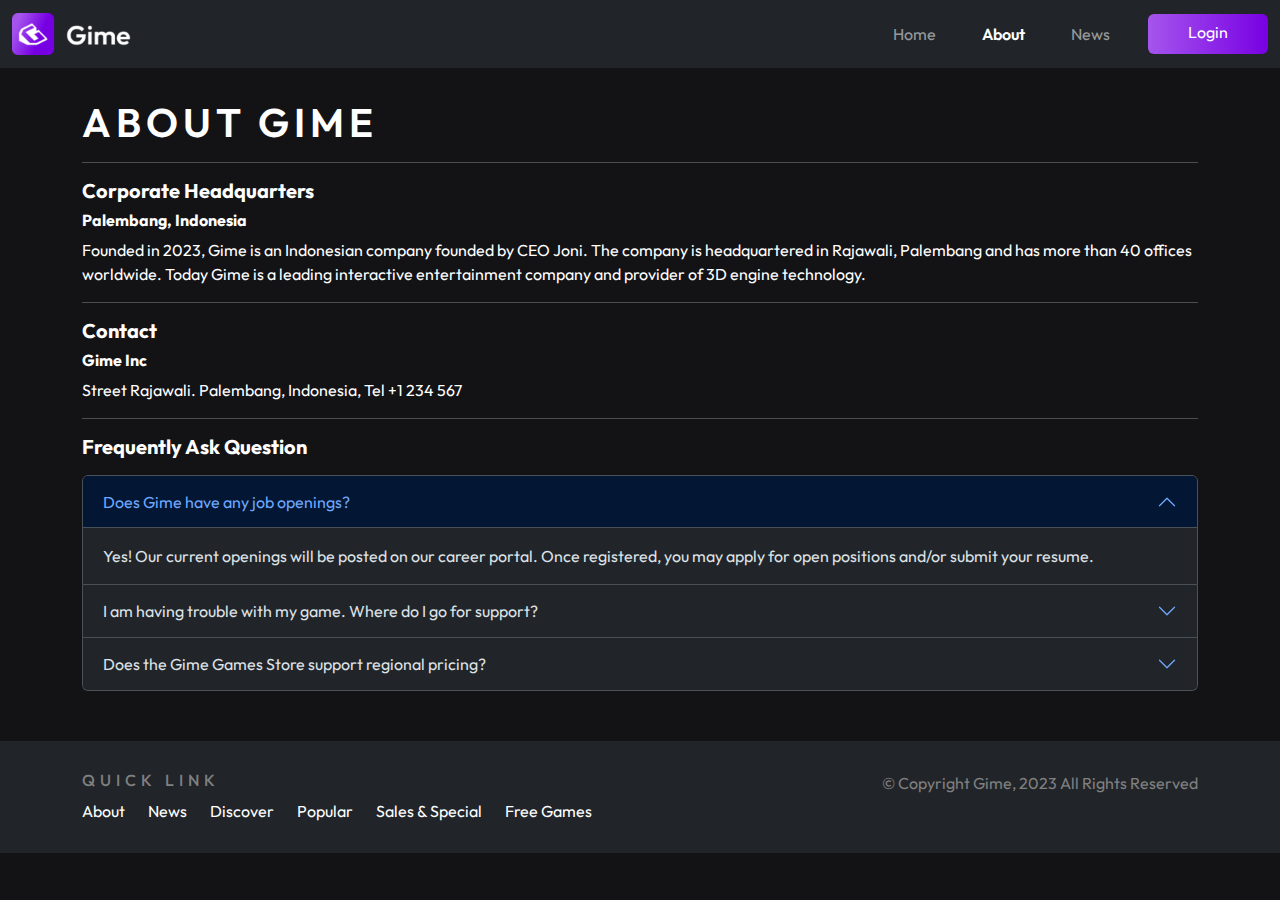
==== about-page.html @ fbf83e10 "get started" ====
<!DOCTYPE html>
<html lang="en">
<head>
    <meta charset="UTF-8">
    <meta name="viewport" content="width=device-width, initial-scale=1.0">
    <title>Gime - About</title>

    <!-- my css -->
    <link rel="stylesheet" href="./style.css">

    <!-- bootstrap -->
    <link rel="stylesheet" href="./css/bootstrap.css">
    <script src="./js/bootstrap.bundle.js"></script>

    <!-- favicon -->
    <link rel="shortcut icon" href="./assets/favicon.ico" type="image/x-icon">

    <!-- font -->
    <style>
      @import url('https://fonts.googleapis.com/css2?family=Outfit:wght@400;600&display=swap');
    </style>

</head>
<body style="background-color: #131315;">
    <!-- navbar -->
    <nav class="navbar navbar-expand-lg bg-dark" data-bs-theme="dark">
        <div class="container-fluid">
          <a class="navbar-brand" href="#"><img src="./assets/logo.png" alt=""></a>
          <button class="navbar-toggler" type="button" data-bs-toggle="collapse" data-bs-target="#navbarNavAltMarkup" aria-controls="navbarNavAltMarkup" aria-expanded="false" aria-label="Toggle navigation">
            <span class="navbar-toggler-icon"></span>
          </button>
          <div class="collapse navbar-collapse" id="navbarNavAltMarkup">
            <div class="navbar-nav">
              <a class="nav-link" aria-current="page" href="./index.html">Home</a>
              <a class="nav-link active" href="./about-page.html">About</a>
              <a class="nav-link" href="./news-page.html">News</a>
              <a href="./login-page.html" class="btn">Login</a>
            </div>
          </div>
        </div>
    </nav>
    <!-- navbar -->

    <!-- about -->
    <div id="about">
        <div class="container">
            <div class="row">
                <div class="col">
                    <div class="bio">
                        <h1>about gime</h1>
                        <hr>
                        <h5><b>Corporate Headquarters</b></h5>
                        <h6><b>Palembang, Indonesia</b></h6>
                        <p>Founded in 2023, Gime is an Indonesian company founded by CEO Joni. The company is headquartered in Rajawali, Palembang and has more than 40 offices worldwide. Today Gime is a leading interactive entertainment company and provider of 3D engine technology.</p>
                    </div>
                    <div class="contact">
                        <hr>
                        <h5><b>Contact</b></h5>
                        <h6><b>Gime Inc</b></h6>
                        <p>Street Rajawali. Palembang, Indonesia, Tel +1 234 567</p>
                    </div>
                    <div class="faq">
                        <hr>
                        <h5><b>Frequently Ask Question</b></h5>
                        <div class="accordion mt-3" data-bs-theme="dark" id="accordionExample">
                            <div class="accordion-item">
                              <h2 class="accordion-header">
                                <button class="accordion-button" type="button" data-bs-toggle="collapse" data-bs-target="#collapseOne" aria-expanded="true" aria-controls="collapseOne">
                                    Does Gime have any job openings?
                                </button>
                              </h2>
                              <div id="collapseOne" class="accordion-collapse collapse show" data-bs-parent="#accordionExample">
                                <div class="accordion-body">
                                    Yes! Our current openings will be posted on our career portal. Once registered, you may apply for open positions and/or submit your resume.
                                </div>
                              </div>
                            </div>
                            <div class="accordion-item">
                              <h2 class="accordion-header">
                                <button class="accordion-button collapsed" type="button" data-bs-toggle="collapse" data-bs-target="#collapseTwo" aria-expanded="false" aria-controls="collapseTwo">
                                    I am having trouble with my game. Where do I go for support?
                                </button>
                              </h2>
                              <div id="collapseTwo" class="accordion-collapse collapse" data-bs-parent="#accordionExample">
                                <div class="accordion-body">
                                    Please Contact us at email support@gime.com for support on all of our current products.
                                </div>
                              </div>
                            </div>
                            <div class="accordion-item">
                              <h2 class="accordion-header">
                                <button class="accordion-button collapsed" type="button" data-bs-toggle="collapse" data-bs-target="#collapseThree" aria-expanded="false" aria-controls="collapseThree">
                                    Does the Gime Games Store support regional pricing?
                                </button>
                              </h2>
                              <div id="collapseThree" class="accordion-collapse collapse" data-bs-parent="#accordionExample">
                                <div class="accordion-body">
                                    Yes, we do support regional pricing in more than 190 countries and over 30 territories. We also provide suggested regional prices for developers based on regional exchange rates, local purchasing power, and industry experience.
                                </div>
                              </div>
                            </div>
                        </div>
                    </div>
                </div>
            </div>
        </div>
    </div>
    <!-- about -->

    <!-- footer -->
    <footer class="bg-dark">
        <div class="container">
          <div class="row">
            <div class="col-lg-6">
              <div class="link">
                <h6>Quick Link</h6>
                <ul>
                  <li><a href="./about-page.html">About</a></li>
                  <li><a href="./news-page.html">News</a></li>
                  <li><a href="./index.html">Discover</a></li>
                  <li><a href="./index.html">Popular</a></li>
                  <li><a href="./sales-page.html">Sales & Special</a></li>
                  <li><a href="./free-page.html">Free Games</a></li>
                </ul>
              </div>
            </div>
            <div class="col-lg-6 text-end">
                <span>&copy; Copyright Gime, 2023 All Rights Reserved</span>
            </div>
          </div>
        </div>
      </footer>
      <!-- footer -->
</body>
</html>
---- style.css ----
* {
  font-family: outfit;
}
a:hover {
  color: #a555ed;
  cursor: pointer;
}

/* navbar */
.navbar .navbar-brand img {
  width: 120px;
}
.navbar .navbar-nav {
  margin-left: auto;
}
.navbar .nav-link {
  margin-right: 30px;
}
.navbar-nav .active {
  color: #7800e3;
  font-weight: 600;
}
.navbar .nav-link:hover {
  color: #a555ed;
}
.navbar .btn {
  background: linear-gradient(to right, #a555ed, #7800e3);
  border: none;
  color: white;
  width: 120px;
  transition: background-color 0.3s ease, transform 0.2s ease;
}
.navbar .btn:hover {
  background: none;
  color: white;
  border: 1px solid #a555ed;
  font-weight: 600;
}
/* navbar */

/* menu */
#menu .nav-link {
  color: white;
}
#menu .nav .active {
  background: none;
  border: 1px solid #a555ed;
}
#menu .nav-link {
  margin-right: 20px;
}
#menu .content {
  color: white;
}
#menu .content .carousel-inner {
  border-radius: 20px;
}
#menu .content .carousel-caption {
  background-color: rgba(0, 0, 0, 0.60);
  border-radius: 10px;
}
#menu .content .sale {
  margin-top: 50px;
}
#menu .content .sale .card {
  background: none;
  color: white;
}
#menu .content .sale .card img {
  border-radius: 20px;
}
#menu .content .sale .card .card-title {
  text-decoration: none;
}
#menu .content .sale .card small {
  text-transform: uppercase;
  letter-spacing: 5px;
  color: grey;
}

#menu .content .reccommended {
  margin-top: 50px;
}

#menu .content .reccommended .card {
  background: none;
  color: white;
  margin-top: 30px;
}
#menu .content .reccommended .card img {
  border-radius: 20px;
}
#menu .content .reccommended .card .card-title{
  text-decoration: none;
}
#menu .content .feature {
  margin-top: 50px;
}
#menu .content .feature .card {
  background: none;
  color: white;
}
#menu .content .feature .card img {
  border-radius: 20px;
}
#menu .content .feature .card .card-title {
  text-decoration: none;
}
#menu .content .feature .card .browse {
  text-decoration: none;
  color: white;
}

#menu .content #popular .reccommended {
  margin-top: 0;
}

#menu .content #popular .free-games{
  margin-top: 50px;
}
#menu .content .free-games .card {
  background: none;
  color: white;
  margin-top: 30px;
}
#menu .content .free-games .card img {
  border-radius: 20px;
}
#menu .content .free-games .card .card-title{
  text-decoration: none;
}

#menu .popular-news {
  margin-top: 50px;
}
#menu .popular-news h6 {
  text-transform: uppercase;
  letter-spacing: 5px;
  color: grey;
}
#menu .popular-news a {
  text-decoration: none;
  color: white;
}
#menu .popular-news a:hover {
  text-decoration: underline;
  color: #a555ed;
}
#menu .popular-news .card img {
  border-radius: 20px;
}
#menu .popular-news .card .card-text small {
  color: grey;
}
/* menu */

/* about */
#about {
  color: white;
  margin-top: 30px;
}
#about h1 {
  text-transform: uppercase;
  letter-spacing: 5px;
  font-weight: 600;
}
/* about */

/* news */
#news .btn {
  background: linear-gradient(to right, #a555ed, #7800e3);
  border: none;
  color: white;
  width: 120px;
  transition: background-color 0.3s ease, transform 0.2s ease;
}
#news .btn:hover {
  background: none;
  color: white;
  border: 1px solid #a555ed;
  font-weight: 600;
}
#news .card img {
  border-radius: 20px;
}
#news .card a {
  text-decoration: none;
}
#news .card small {
  color: grey;
}
/* news */

/* news detail */
#news-detail {
  color: white;
}
/* news detail */


/* footer */
footer {
  color: white;
  margin-top: 50px;
  padding: 30px 30px;
}
footer h6 {
  text-transform: uppercase;
  letter-spacing: 5px;
  color: grey;
}
footer a {
  text-decoration: none;
  color: white;
}
footer a:hover{
  color: #a555ed;
}
footer ul {
  list-style: none;
  margin: 0;
  padding: 0;
}
footer li {
 display: inline;
 padding-right: 20px; 
}
footer span {
  color: grey;
}
/* footer */
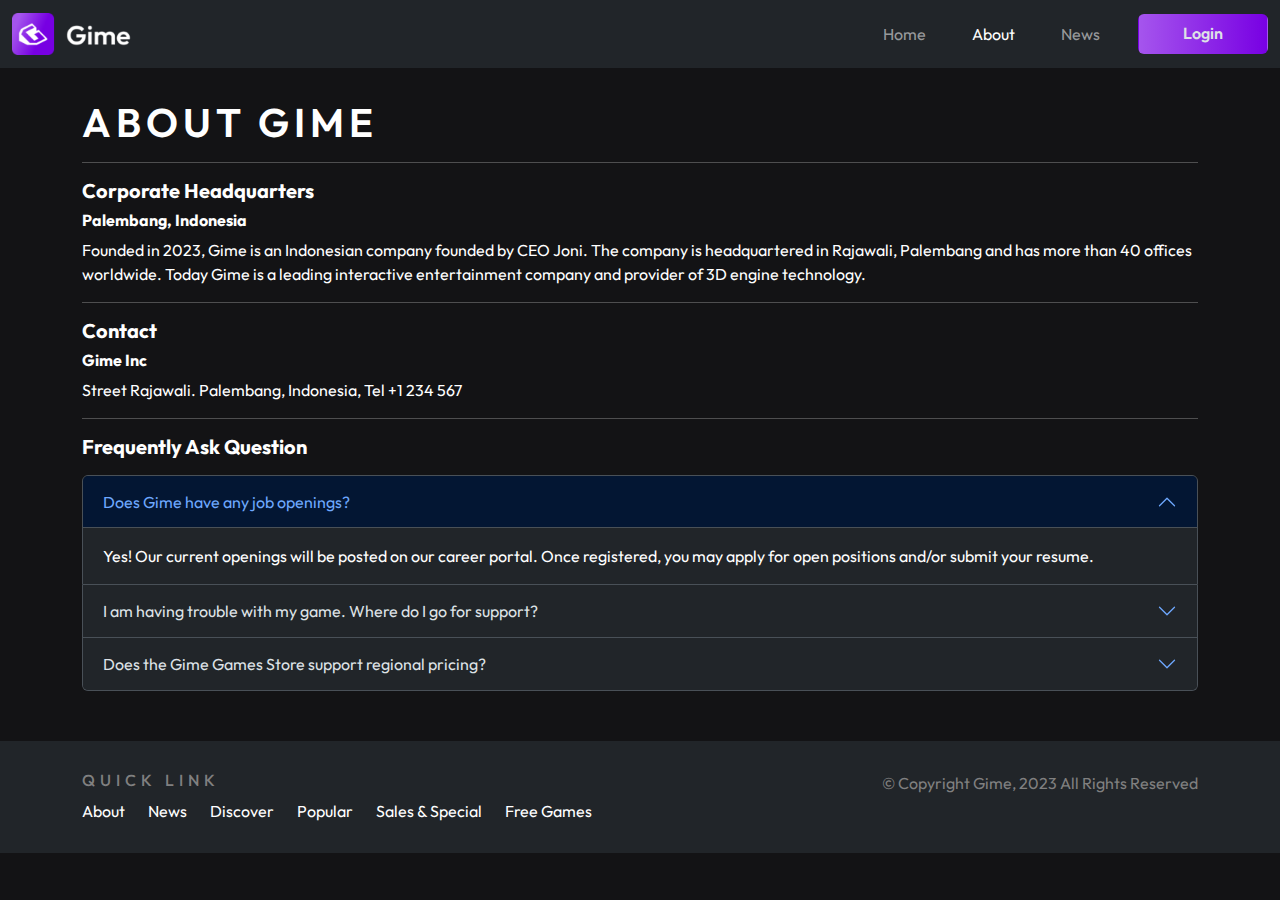
==== commit fb0067d0: "finish" ====
--- a/about-page.html
+++ b/about-page.html
@@ -1,135 +1,153 @@
 <!DOCTYPE html>
 <html lang="en">
+
 <head>
-    <meta charset="UTF-8">
-    <meta name="viewport" content="width=device-width, initial-scale=1.0">
-    <title>Gime - About</title>
+  <meta charset="UTF-8">
+  <meta name="viewport" content="width=device-width, initial-scale=1.0">
+  <title>Gime - About</title>
 
-    <!-- my css -->
-    <link rel="stylesheet" href="./style.css">
+  <!-- Favicon -->
+  <link rel="shortcut icon" href="./assets/favicon.ico" type="image/x-icon" />
 
-    <!-- bootstrap -->
-    <link rel="stylesheet" href="./css/bootstrap.css">
-    <script src="./js/bootstrap.bundle.js"></script>
+  <!-- My CSS -->
+  <link rel="stylesheet" href="./style.css" />
 
-    <!-- favicon -->
-    <link rel="shortcut icon" href="./assets/favicon.ico" type="image/x-icon">
+  <!-- Bootstrap CSS -->
+  <link rel="stylesheet" href="./css/bootstrap.css" />
 
-    <!-- font -->
-    <style>
-      @import url('https://fonts.googleapis.com/css2?family=Outfit:wght@400;600&display=swap');
-    </style>
+  <!-- Bootstrap JS -->
+  <script src="./js/bootstrap.bundle.js"></script>
+
+  <!-- Font & Bg color -->
+  <style>
+    @import url("https://fonts.googleapis.com/css2?family=Outfit:wght@400;600&display=swap");
+
+    body {
+      background-color: #131315;
+    }
+  </style>
 
 </head>
-<body style="background-color: #131315;">
-    <!-- navbar -->
-    <nav class="navbar navbar-expand-lg bg-dark" data-bs-theme="dark">
-        <div class="container-fluid">
-          <a class="navbar-brand" href="#"><img src="./assets/logo.png" alt=""></a>
-          <button class="navbar-toggler" type="button" data-bs-toggle="collapse" data-bs-target="#navbarNavAltMarkup" aria-controls="navbarNavAltMarkup" aria-expanded="false" aria-label="Toggle navigation">
-            <span class="navbar-toggler-icon"></span>
-          </button>
-          <div class="collapse navbar-collapse" id="navbarNavAltMarkup">
-            <div class="navbar-nav">
-              <a class="nav-link" aria-current="page" href="./index.html">Home</a>
-              <a class="nav-link active" href="./about-page.html">About</a>
-              <a class="nav-link" href="./news-page.html">News</a>
-              <a href="./login-page.html" class="btn">Login</a>
+
+<body>
+  <!-- navbar -->
+  <nav class="navbar navbar-expand-lg bg-dark" data-bs-theme="dark">
+    <div class="container-fluid">
+      <a class="navbar-brand" href="#"><img src="./assets/logo.png" alt=""></a>
+      <button class="navbar-toggler" type="button" data-bs-toggle="collapse" data-bs-target="#navbarNavAltMarkup"
+        aria-controls="navbarNavAltMarkup" aria-expanded="false" aria-label="Toggle navigation">
+        <span class="navbar-toggler-icon"></span>
+      </button>
+      <div class="collapse navbar-collapse" id="navbarNavAltMarkup">
+        <div class="navbar-nav">
+          <a class="nav-link" aria-current="page" href="./index.html">Home</a>
+          <a class="nav-link active" href="./about-page.html">About</a>
+          <a class="nav-link" href="./news-page.html">News</a>
+          <a href="./login-page.html" class="btn btn-login">Login</a>
+        </div>
+      </div>
+    </div>
+  </nav>
+  <!-- navbar -->
+
+  <!-- about -->
+  <div id="about">
+    <div class="container">
+      <div class="row">
+        <div class="col">
+          <div class="bio">
+            <h1>about gime</h1>
+            <hr>
+            <h5><b>Corporate Headquarters</b></h5>
+            <h6><b>Palembang, Indonesia</b></h6>
+            <p>Founded in 2023, Gime is an Indonesian company founded by CEO Joni. The company is headquartered in
+              Rajawali, Palembang and has more than 40 offices worldwide. Today Gime is a leading interactive
+              entertainment company and provider of 3D engine technology.</p>
+          </div>
+          <div class="contact">
+            <hr>
+            <h5><b>Contact</b></h5>
+            <h6><b>Gime Inc</b></h6>
+            <p>Street Rajawali. Palembang, Indonesia, Tel +1 234 567</p>
+          </div>
+          <div class="faq">
+            <hr>
+            <h5><b>Frequently Ask Question</b></h5>
+            <div class="accordion mt-3" data-bs-theme="dark" id="accordionExample">
+              <div class="accordion-item">
+                <h2 class="accordion-header">
+                  <button class="accordion-button" type="button" data-bs-toggle="collapse" data-bs-target="#collapseOne"
+                    aria-expanded="true" aria-controls="collapseOne">
+                    Does Gime have any job openings?
+                  </button>
+                </h2>
+                <div id="collapseOne" class="accordion-collapse collapse show" data-bs-parent="#accordionExample">
+                  <div class="accordion-body">
+                    Yes! Our current openings will be posted on our career portal. Once registered, you may apply for
+                    open positions and/or submit your resume.
+                  </div>
+                </div>
+              </div>
+              <div class="accordion-item">
+                <h2 class="accordion-header">
+                  <button class="accordion-button collapsed" type="button" data-bs-toggle="collapse"
+                    data-bs-target="#collapseTwo" aria-expanded="false" aria-controls="collapseTwo">
+                    I am having trouble with my game. Where do I go for support?
+                  </button>
+                </h2>
+                <div id="collapseTwo" class="accordion-collapse collapse" data-bs-parent="#accordionExample">
+                  <div class="accordion-body">
+                    Please Contact us at email support@gime.com for support on all of our current products.
+                  </div>
+                </div>
+              </div>
+              <div class="accordion-item">
+                <h2 class="accordion-header">
+                  <button class="accordion-button collapsed" type="button" data-bs-toggle="collapse"
+                    data-bs-target="#collapseThree" aria-expanded="false" aria-controls="collapseThree">
+                    Does the Gime Games Store support regional pricing?
+                  </button>
+                </h2>
+                <div id="collapseThree" class="accordion-collapse collapse" data-bs-parent="#accordionExample">
+                  <div class="accordion-body">
+                    Yes, we do support regional pricing in more than 190 countries and over 30 territories. We also
+                    provide suggested regional prices for developers based on regional exchange rates, local purchasing
+                    power, and industry experience.
+                  </div>
+                </div>
+              </div>
             </div>
           </div>
         </div>
-    </nav>
-    <!-- navbar -->
+      </div>
+    </div>
+  </div>
+  <!-- about -->
 
-    <!-- about -->
-    <div id="about">
-        <div class="container">
-            <div class="row">
-                <div class="col">
-                    <div class="bio">
-                        <h1>about gime</h1>
-                        <hr>
-                        <h5><b>Corporate Headquarters</b></h5>
-                        <h6><b>Palembang, Indonesia</b></h6>
-                        <p>Founded in 2023, Gime is an Indonesian company founded by CEO Joni. The company is headquartered in Rajawali, Palembang and has more than 40 offices worldwide. Today Gime is a leading interactive entertainment company and provider of 3D engine technology.</p>
-                    </div>
-                    <div class="contact">
-                        <hr>
-                        <h5><b>Contact</b></h5>
-                        <h6><b>Gime Inc</b></h6>
-                        <p>Street Rajawali. Palembang, Indonesia, Tel +1 234 567</p>
-                    </div>
-                    <div class="faq">
-                        <hr>
-                        <h5><b>Frequently Ask Question</b></h5>
-                        <div class="accordion mt-3" data-bs-theme="dark" id="accordionExample">
-                            <div class="accordion-item">
-                              <h2 class="accordion-header">
-                                <button class="accordion-button" type="button" data-bs-toggle="collapse" data-bs-target="#collapseOne" aria-expanded="true" aria-controls="collapseOne">
-                                    Does Gime have any job openings?
-                                </button>
-                              </h2>
-                              <div id="collapseOne" class="accordion-collapse collapse show" data-bs-parent="#accordionExample">
-                                <div class="accordion-body">
-                                    Yes! Our current openings will be posted on our career portal. Once registered, you may apply for open positions and/or submit your resume.
-                                </div>
-                              </div>
-                            </div>
-                            <div class="accordion-item">
-                              <h2 class="accordion-header">
-                                <button class="accordion-button collapsed" type="button" data-bs-toggle="collapse" data-bs-target="#collapseTwo" aria-expanded="false" aria-controls="collapseTwo">
-                                    I am having trouble with my game. Where do I go for support?
-                                </button>
-                              </h2>
-                              <div id="collapseTwo" class="accordion-collapse collapse" data-bs-parent="#accordionExample">
-                                <div class="accordion-body">
-                                    Please Contact us at email support@gime.com for support on all of our current products.
-                                </div>
-                              </div>
-                            </div>
-                            <div class="accordion-item">
-                              <h2 class="accordion-header">
-                                <button class="accordion-button collapsed" type="button" data-bs-toggle="collapse" data-bs-target="#collapseThree" aria-expanded="false" aria-controls="collapseThree">
-                                    Does the Gime Games Store support regional pricing?
-                                </button>
-                              </h2>
-                              <div id="collapseThree" class="accordion-collapse collapse" data-bs-parent="#accordionExample">
-                                <div class="accordion-body">
-                                    Yes, we do support regional pricing in more than 190 countries and over 30 territories. We also provide suggested regional prices for developers based on regional exchange rates, local purchasing power, and industry experience.
-                                </div>
-                              </div>
-                            </div>
-                        </div>
-                    </div>
-                </div>
-            </div>
-        </div>
-    </div>
-    <!-- about -->
-
-    <!-- footer -->
-    <footer class="bg-dark">
-        <div class="container">
-          <div class="row">
-            <div class="col-lg-6">
-              <div class="link">
-                <h6>Quick Link</h6>
-                <ul>
-                  <li><a href="./about-page.html">About</a></li>
-                  <li><a href="./news-page.html">News</a></li>
-                  <li><a href="./index.html">Discover</a></li>
-                  <li><a href="./index.html">Popular</a></li>
-                  <li><a href="./sales-page.html">Sales & Special</a></li>
-                  <li><a href="./free-page.html">Free Games</a></li>
-                </ul>
-              </div>
-            </div>
-            <div class="col-lg-6 text-end">
-                <span>&copy; Copyright Gime, 2023 All Rights Reserved</span>
-            </div>
+  <!-- footer -->
+  <footer class="bg-dark">
+    <div class="container">
+      <div class="row">
+        <div class="col-lg-6">
+          <div class="link">
+            <h6>Quick Link</h6>
+            <ul>
+              <li><a href="./about-page.html">About</a></li>
+              <li><a href="./news-page.html">News</a></li>
+              <li><a href="./index.html">Discover</a></li>
+              <li><a href="./index.html">Popular</a></li>
+              <li><a href="./sales-page.html">Sales & Special</a></li>
+              <li><a href="./free-page.html">Free Games</a></li>
+            </ul>
           </div>
         </div>
-      </footer>
-      <!-- footer -->
+        <div class="col-lg-6 text-end">
+          <span>&copy; Copyright Gime, 2023 All Rights Reserved</span>
+        </div>
+      </div>
+    </div>
+  </footer>
+  <!-- footer -->
 </body>
+
 </html>--- a/style.css
+++ b/style.css
@@ -1,185 +1,128 @@
+/* utilities */
 * {
   font-family: outfit;
-}
+  color: white;
+}
+
+.subtitle {
+  text-transform: uppercase;
+  color: grey;
+  letter-spacing: 5px;
+}
+
+body a {
+  text-decoration: none;
+  color: white;
+}
+
 a:hover {
   color: #a555ed;
-  cursor: pointer;
-}
+}
+
+/* utilities */
 
 /* navbar */
 .navbar .navbar-brand img {
   width: 120px;
 }
+
 .navbar .navbar-nav {
   margin-left: auto;
 }
+
+.navbar .btn {
+  background: linear-gradient(to right, #a555ed, #7800e3);
+  width: 130px;
+  font-weight: 600;
+}
+
+.navbar .btn:hover {
+  background: none;
+  border: 1px solid #a555ed;
+  color: white;
+}
+
+
 .navbar .nav-link {
   margin-right: 30px;
 }
-.navbar-nav .active {
-  color: #7800e3;
-  font-weight: 600;
-}
+
 .navbar .nav-link:hover {
   color: #a555ed;
 }
-.navbar .btn {
+
+/* navbar */
+
+/* hero */
+#hero .nav {
+  margin-top: 10px;
+}
+#hero .nav .nav-link {
+  color: white;
+  margin-right: 20px;
+}
+
+#hero .nav .active {
+  background: none;
+  border: 1px solid #a555ed;
+}
+
+#hero .carousel-inner {
+  border-radius: 20px;
+}
+
+#hero .carousel-caption {
+  background-color: rgba(0, 0, 0, 0.5);
+  border-radius: 10px;
+}
+
+#hero #pills-discover .card {
+  background: none;
+  border: none;
+}
+
+#hero .card img {
+  border-radius: 20px;
+}
+
+#hero #pills-popular .reccommended .card {
+  background: none;
+  border: none;
+}
+
+#hero #pills-popular .free-games .card {
+  background: none;
+  border: none;
+}
+
+/* hero */
+
+/* about */
+#about {
+  color: white;
+  margin-top: 30px;
+}
+#about h1 {
+  text-transform: uppercase;
+  letter-spacing: 5px;
+  font-weight: 600;
+}
+/* about */
+
+/* news */
+#news .btn {
   background: linear-gradient(to right, #a555ed, #7800e3);
   border: none;
   color: white;
   width: 120px;
   transition: background-color 0.3s ease, transform 0.2s ease;
 }
-.navbar .btn:hover {
+#news .btn:hover {
   background: none;
   color: white;
   border: 1px solid #a555ed;
   font-weight: 600;
 }
-/* navbar */
-
-/* menu */
-#menu .nav-link {
-  color: white;
-}
-#menu .nav .active {
-  background: none;
-  border: 1px solid #a555ed;
-}
-#menu .nav-link {
-  margin-right: 20px;
-}
-#menu .content {
-  color: white;
-}
-#menu .content .carousel-inner {
-  border-radius: 20px;
-}
-#menu .content .carousel-caption {
-  background-color: rgba(0, 0, 0, 0.60);
-  border-radius: 10px;
-}
-#menu .content .sale {
-  margin-top: 50px;
-}
-#menu .content .sale .card {
-  background: none;
-  color: white;
-}
-#menu .content .sale .card img {
-  border-radius: 20px;
-}
-#menu .content .sale .card .card-title {
-  text-decoration: none;
-}
-#menu .content .sale .card small {
-  text-transform: uppercase;
-  letter-spacing: 5px;
-  color: grey;
-}
-
-#menu .content .reccommended {
-  margin-top: 50px;
-}
-
-#menu .content .reccommended .card {
-  background: none;
-  color: white;
-  margin-top: 30px;
-}
-#menu .content .reccommended .card img {
-  border-radius: 20px;
-}
-#menu .content .reccommended .card .card-title{
-  text-decoration: none;
-}
-#menu .content .feature {
-  margin-top: 50px;
-}
-#menu .content .feature .card {
-  background: none;
-  color: white;
-}
-#menu .content .feature .card img {
-  border-radius: 20px;
-}
-#menu .content .feature .card .card-title {
-  text-decoration: none;
-}
-#menu .content .feature .card .browse {
-  text-decoration: none;
-  color: white;
-}
-
-#menu .content #popular .reccommended {
-  margin-top: 0;
-}
-
-#menu .content #popular .free-games{
-  margin-top: 50px;
-}
-#menu .content .free-games .card {
-  background: none;
-  color: white;
-  margin-top: 30px;
-}
-#menu .content .free-games .card img {
-  border-radius: 20px;
-}
-#menu .content .free-games .card .card-title{
-  text-decoration: none;
-}
-
-#menu .popular-news {
-  margin-top: 50px;
-}
-#menu .popular-news h6 {
-  text-transform: uppercase;
-  letter-spacing: 5px;
-  color: grey;
-}
-#menu .popular-news a {
-  text-decoration: none;
-  color: white;
-}
-#menu .popular-news a:hover {
-  text-decoration: underline;
-  color: #a555ed;
-}
-#menu .popular-news .card img {
-  border-radius: 20px;
-}
-#menu .popular-news .card .card-text small {
-  color: grey;
-}
-/* menu */
-
-/* about */
-#about {
-  color: white;
-  margin-top: 30px;
-}
-#about h1 {
-  text-transform: uppercase;
-  letter-spacing: 5px;
-  font-weight: 600;
-}
-/* about */
-
-/* news */
-#news .btn {
-  background: linear-gradient(to right, #a555ed, #7800e3);
-  border: none;
-  color: white;
-  width: 120px;
-  transition: background-color 0.3s ease, transform 0.2s ease;
-}
-#news .btn:hover {
-  background: none;
-  color: white;
-  border: 1px solid #a555ed;
-  font-weight: 600;
-}
 #news .card img {
   border-radius: 20px;
 }
@@ -197,6 +140,291 @@
 }
 /* news detail */
 
+/* detail */
+#detail {
+  color: white;
+}
+#detail .breadcrumb a {
+  text-decoration: none;
+  color: #a555ed;
+}
+#detail .game-image {
+  border-radius: 20px;
+  width: 100%;
+  margin-bottom: 10px;
+}
+#detail h6 {
+  color: grey;
+  text-transform: uppercase;
+  letter-spacing: 5px;
+}
+#detail h1 {
+  font-weight: 600;
+}
+#detail table {
+  width: 100%;
+}
+#detail table th {
+  color: grey;
+}
+#detail .trigger .btn {
+  width: 100%;
+  margin-bottom: 10px;
+}
+#detail .buy {
+  background: linear-gradient(to right, #a555ed, #7800e3);
+  border: none;
+  color: white;
+}
+#detail .modal .btn {
+  background: linear-gradient(to right, #a555ed, #7800e3);
+  border: none;
+  color: white;
+  width: 50%;
+}
+#detail .modal-body {
+  padding: 30px;
+}
+#detail .modal .btn {
+  display: flex;
+  justify-content: center;
+}
+#detail .modal .btn-close {
+  margin-left: auto;
+  display: flex ;
+}
+#detail .cost {
+  color: #a555ed;
+}
+/* detail */
+
+/* order */
+#order .nav-pills .active {
+  background: linear-gradient(to right, #a555ed, #7800e3);
+  border: none;
+  color: white;
+}
+#order .nav-pills button {
+  margin-right: 20px;
+  color: white;
+}
+#order a {
+  text-decoration: none;
+}
+#order .card {
+  border-radius: 20px;
+}
+#order .card img {
+  border-radius: 20px;
+}
+/* order */
+
+
+/* scan */
+#scan a {
+  text-decoration: none;
+}
+#scan .qr-code {
+  width: 100%;
+}
+#scan .card {
+  border-radius: 20px;
+}
+#scan .card img {
+  border-radius: 20px;
+  margin-bottom: 10px;
+}
+/* scan */
+
+/* confirm */
+#confirm a {
+  text-decoration: none;
+}
+#confirm .card {
+  border-radius: 20px;
+}
+#confirm .card img {
+  border-radius: 20px;
+}
+/* confirm */
+
+/* success */
+#success {
+  color: white;
+}
+#success h1 {
+  text-transform: uppercase;
+  font-weight: 600;
+  letter-spacing: 5px;
+}
+#success .card {
+  border-radius: 20px;
+}
+#success .card img {
+  border-radius: 20px;
+}
+#success .status {
+  display: inline;
+  background-color: green;
+  color: white;
+  padding: 5px;
+  border-radius: 5px;
+}
+#success .card-text {
+  display: flex;
+  justify-content: center;
+}
+#success table {
+  width: 50%;
+}
+#success .download {
+  background: linear-gradient(to right, #a555ed, #7800e3);
+  border: none;
+  color: white;
+}
+#success .btn {
+  margin-right: 20px;
+}
+#success .free-games .card {
+  background: none;
+  color: white;
+}
+#success .free-games a {
+  text-decoration: none;
+}
+/* success */
+
+/* cart */
+#cart .card .game-image {
+  width: 200px;
+  height: 100px;
+  border-radius: 20px;
+}
+#cart .card {
+  margin-bottom: 10px;
+}
+#cart .card a {
+  text-decoration: none;
+}
+/* cart */
+
+/* login */
+#login {
+  margin-top: 50px;
+  color: white;
+}
+#login a {
+  text-decoration: none;
+}
+#login h5 {
+  text-align: center;
+}
+#login p {
+  text-align: center;
+}
+.bg-login {
+  padding: 30px;
+  border-radius: 20px;
+  width: 100%;
+  box-shadow: 0px 0px 15px 10px #A555ED;
+}
+.bg-login .btn {
+  background: linear-gradient(to right, #a555ed, #7800e3);
+  border: none;
+  color: white;
+}
+/* login */
+
+/* signup */
+#signup {
+  margin-top: 50px;
+  color: white;
+}
+#signup a {
+  text-decoration: none;
+}
+#signup h5 {
+  text-align: center;
+}
+#signup p {
+  text-align: center;
+}
+.bg-signup {
+  padding: 30px;
+  border-radius: 20px;
+  width: 100%;
+  box-shadow: 0px 0px 15px 10px #A555ED;
+}
+.bg-signup .btn {
+  background: linear-gradient(to right, #a555ed, #7800e3);
+  border: none;
+  color: white;
+}
+/* signup */
+
+/* account */
+#account {
+  color: white;
+}
+#account .card {
+  padding: 30px;
+}
+#account .card label {
+  text-transform: uppercase;
+  color: grey;
+  letter-spacing: 5px;
+  padding-top: 5px;
+}
+#account .form-modal label {
+  margin-top: 5px;
+}
+/* account */
+
+/* library */
+#library {
+  color: white;
+}
+#library a {
+  text-decoration: none;
+}
+#library .card {
+  margin-bottom: 10px;
+}
+/* library */
+
+/* sales & special */
+#sales .onsale .card {
+  background: none;
+  border: none;
+}
+#sales .onsale .card img {
+  border-radius: 20px;
+}
+#sales .special .card {
+  border: none;
+  background: none;
+}
+#sales .special .card img {
+  border-radius: 20px;
+}
+#sales .special .card-img-overlay {
+  background: linear-gradient(to right, rgba(0, 0, 0, 0.584), rgba(0, 0, 0, 0));
+}
+#sales .special .deskripsi {
+  position: absolute;
+  bottom: 20px;
+}
+/* sales & special */
+
+/* free game */
+#freegame .card {
+  background: none;
+  border: none;
+}
+#freegame .card img {
+  border-radius: 20px;
+}
+/* free game */
 
 /* footer */
 footer {
@@ -227,6 +455,7 @@
 }
 footer span {
   color: grey;
+  padding-top: 20px;
 }
 /* footer */
 
